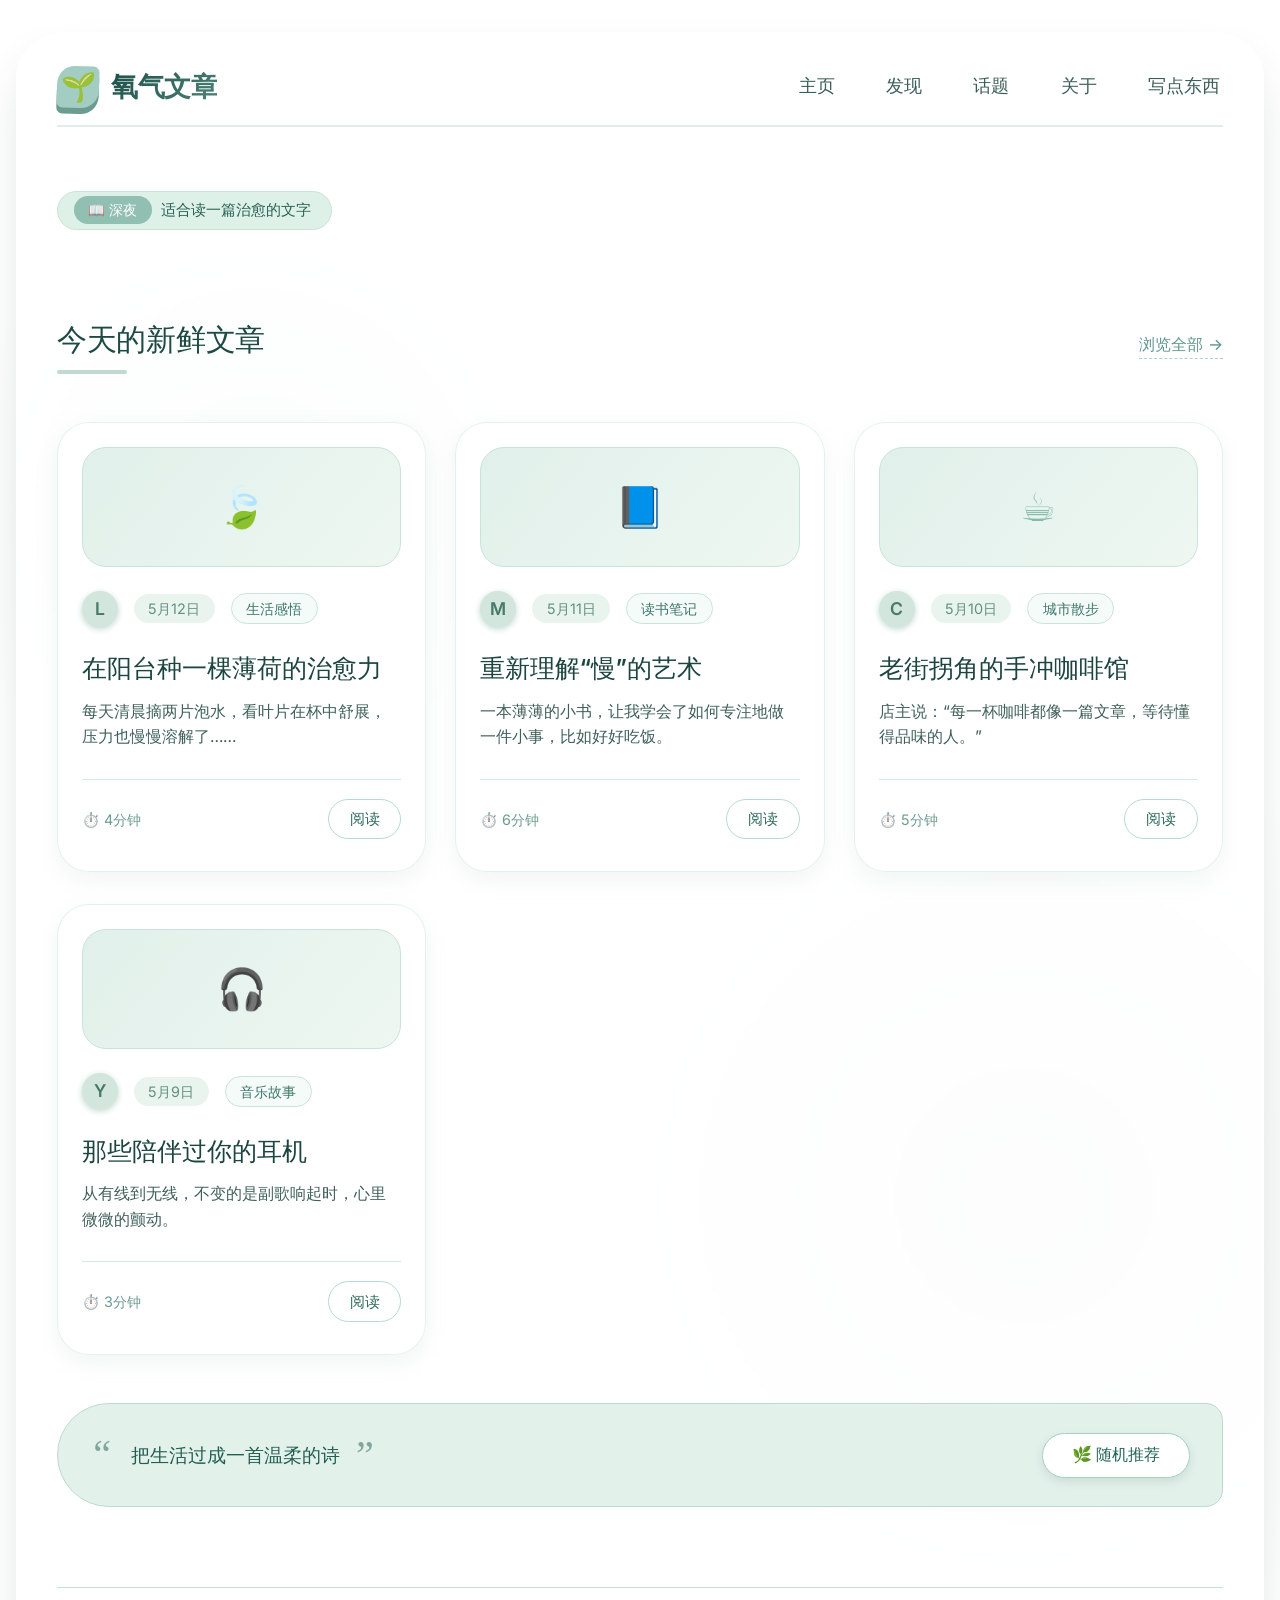
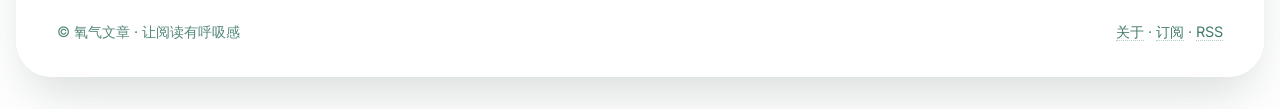
==== index.html @ 75aba7bf "Add files via upload" ====
<!DOCTYPE html>
<html lang="en">
<head>
  <meta charset="UTF-8">
  <meta name="viewport" content="width=device-width, initial-scale=1.0">
  <title>氧分 · 文章走廊</title>
  <!-- 分离的CSS文件 (style.css) 通过link引入 -->
  <link rel="stylesheet" href="style.css">
  <!-- 预先连接字体服务，提升加载体验 -->
  <link rel="preconnect" href="https://fonts.googleapis.com">
  <link rel="preconnect" href="https://fonts.gstatic.com" crossorigin>
  <!-- 使用Inter字体，清爽现代 -->
  <link href="https://fonts.googleapis.com/css2?family=Inter:opsz,wght@14..32,300..700&display=swap" rel="stylesheet">
</head>
<body>
  <!-- 整个内容被一个柔软的主容器包裹，增加视觉层次 -->
  <div class="site-wrapper">

    <!-- 页眉导航：人性化的微交互+清爽留白 -->
    <header class="top-nav">
      <div class="logo-area">
        <div class="logo-icon" role="img" aria-label="绿叶logo">🌱</div>
        <span class="logo-text">氧气文章</span>
      </div>
      <nav class="nav-links">
        <a href="#" aria-current="page">主页</a>
        <a href="#">发现</a>
        <a href="#">话题</a>
        <a href="#">关于</a>
        <a href="#">写点东西</a>
      </nav>
    </header>

    <!-- 人性化小模块：根据时间展示问候语 -->
    <div class="welcome-tag">
      <span>📖 午后</span>
      适合读一篇治愈的文字
    </div>

    <!-- 主内容区域：最新精选文章 -->
    <section class="featured-title">
      <h2>今天的新鲜文章</h2>
      <a href="#" class="view-all">浏览全部 <span aria-hidden="true">→</span></a>
    </section>

    <!-- 卡片网格：四个特色卡片 -->
    <div class="card-grid">
      <!-- 卡片 1 -->
      <article class="article-card">
        <div class="card-illustration" aria-hidden="true">🍃</div>
        <div class="card-meta">
          <span class="author-avatar" aria-label="作者头像">L</span>
          <span class="date">5月12日</span>
          <span class="tag">生活感悟</span>
        </div>
        <h3>在阳台种一棵薄荷的治愈力</h3>
        <p>每天清晨摘两片泡水，看叶片在杯中舒展，压力也慢慢溶解了……</p>
        <div class="card-footer">
          <span class="read-time">⏱️ 4分钟</span>
          <a href="#" class="read-more" aria-label="阅读全文">阅读</a>
        </div>
      </article>

      <!-- 卡片 2 -->
      <article class="article-card">
        <div class="card-illustration" aria-hidden="true">📘</div>
        <div class="card-meta">
          <span class="author-avatar">M</span>
          <span class="date">5月11日</span>
          <span class="tag">读书笔记</span>
        </div>
        <h3>重新理解“慢”的艺术</h3>
        <p>一本薄薄的小书，让我学会了如何专注地做一件小事，比如好好吃饭。</p>
        <div class="card-footer">
          <span class="read-time">⏱️ 6分钟</span>
          <a href="#" class="read-more">阅读</a>
        </div>
      </article>

      <!-- 卡片 3 -->
      <article class="article-card">
        <div class="card-illustration" aria-hidden="true">☕</div>
        <div class="card-meta">
          <span class="author-avatar">C</span>
          <span class="date">5月10日</span>
          <span class="tag">城市散步</span>
        </div>
        <h3>老街拐角的手冲咖啡馆</h3>
        <p>店主说：“每一杯咖啡都像一篇文章，等待懂得品味的人。”</p>
        <div class="card-footer">
          <span class="read-time">⏱️ 5分钟</span>
          <a href="#" class="read-more">阅读</a>
        </div>
      </article>

      <!-- 卡片 4 -->
      <article class="article-card">
        <div class="card-illustration" aria-hidden="true">🎧</div>
        <div class="card-meta">
          <span class="author-avatar">Y</span>
          <span class="date">5月9日</span>
          <span class="tag">音乐故事</span>
        </div>
        <h3>那些陪伴过你的耳机</h3>
        <p>从有线到无线，不变的是副歌响起时，心里微微的颤动。</p>
        <div class="card-footer">
          <span class="read-time">⏱️ 3分钟</span>
          <a href="#" class="read-more">阅读</a>
        </div>
      </article>
    </div>

    <!-- 人性化推荐语 + 微交互按钮 -->
    <div class="today-motto">
      <div class="motto-text">
        <span class="quote" aria-hidden="true">“</span>
        把生活过成一首温柔的诗
        <span class="quote" aria-hidden="true">”</span>
      </div>
      <button class="pill-button" aria-label="随机推荐一篇好文">🌿 随机推荐</button>
    </div>

    <!-- 简约页脚 -->
    <footer class="site-footer">
      <p>© 氧气文章 · 让阅读有呼吸感</p>
      <p>
        <a href="#">关于</a> · 
        <a href="#">订阅</a> · 
        <a href="#">RSS</a>
      </p>
    </footer>
  </div>

  <!-- 如果希望增加一个简单的动态问候脚本，可以放在这里（不影响CSS分离） -->
  <script>
    (function() {
      // 人性化细节：根据本地时间更新欢迎语
      const hour = new Date().getHours();
      let greet = '';
      if (hour < 5) greet = '深夜';
      else if (hour < 11) greet = '早晨';
      else if (hour < 14) greet = '午后';
      else if (hour < 18) greet = '下午';
      else if (hour < 22) greet = '傍晚';
      else greet = '夜晚';

      const tag = document.querySelector('.welcome-tag span');
      if (tag) {
        // 保留图标，替换文字
        tag.innerHTML = `📖 ${greet}`;
      }
    })();
  </script>
</body>
</html>
---- style.css ----
/* style.css — 完全与HTML分离，包含所有清新风格与动画 */
/* 全局重置与基调 */
* {
  margin: 0;
  padding: 0;
  box-sizing: border-box;
}

body {
  /* 柔和双色渐变背景 + 细密光点纹理，增加呼吸感 */
  background: linear-gradient(145deg, #f0f7f4 0%, #e9f2ef 100%);
  background-image: 
    radial-gradient(circle at 20% 30%, rgba(165, 201, 191, 0.15) 0%, transparent 20%),
    radial-gradient(circle at 80% 70%, rgba(214, 226, 217, 0.25) 0%, transparent 30%);
  font-family: 'Inter', system-ui, -apple-system, BlinkMacSystemFont, 'Segoe UI', Roboto, sans-serif;
  color: #1f3b3a;
  line-height: 1.6;
  min-height: 100vh;
  padding: 2rem 1rem;
  display: flex;
  flex-direction: column;
  align-items: center;
}

/* 主容器 — 半透明白色磨砂卡片效果 */
.site-wrapper {
  max-width: 1300px;
  width: 100%;
  background: rgba(255, 255, 255, 0.68);
  backdrop-filter: blur(2px);
  border-radius: 48px 48px 36px 36px;
  box-shadow: 0 25px 50px -12px rgba(45, 70, 66, 0.2);
  padding: 2rem 2.5rem;
  border: 1px solid rgba(255, 255, 255, 0.6);
  transition: box-shadow 0.3s ease;
}

.site-wrapper:hover {
  box-shadow: 0 30px 60px -10px rgba(50, 90, 80, 0.2);
}

/* 链接默认行为 */
a {
  text-decoration: none;
  color: inherit;
  transition: all 0.2s ease;
}

/* ---------- 导航区域 ---------- */
.top-nav {
  display: flex;
  justify-content: space-between;
  align-items: center;
  flex-wrap: wrap;
  gap: 1.2rem 2rem;
  margin-bottom: 4rem;
  padding-bottom: 1rem;
  border-bottom: 2px solid rgba(183, 210, 197, 0.4);
}

.logo-area {
  display: flex;
  align-items: center;
  gap: 0.75rem;
}

.logo-icon {
  background: #a3cdc3;
  width: 42px;
  height: 42px;
  border-radius: 18px 6px 18px 6px;
  display: flex;
  align-items: center;
  justify-content: center;
  font-size: 1.8rem;
  transform: rotate(2deg);
  box-shadow: 0 6px 0 #6b9c8f;
  transition: transform 0.25s ease;
}

.logo-icon:hover {
  transform: rotate(0deg) scale(1.02);
}

.logo-text {
  font-weight: 600;
  font-size: 1.7rem;
  letter-spacing: -0.5px;
  background: linear-gradient(135deg, #1a4d46 0%, #50857a 100%);
  -webkit-background-clip: text;
  background-clip: text;
  -webkit-text-fill-color: transparent;
}

.nav-links {
  display: flex;
  gap: 2.8rem;
  font-weight: 480;
}

.nav-links a {
  font-size: 1.1rem;
  padding: 0.4rem 0.2rem;
  border-bottom: 2px solid transparent;
  color: #3b5e58;
}

.nav-links a:hover {
  border-bottom-color: #a3cdc3;
  color: #1f4a41;
  transform: translateY(-1px);
}

/* 问候小标签 */
.welcome-tag {
  background: #def1e8;
  border-radius: 40px;
  padding: 0.3rem 1.2rem 0.3rem 1rem;
  display: inline-flex;
  align-items: center;
  gap: 0.6rem;
  font-size: 0.95rem;
  color: #2a6255;
  border: 1px solid #cae1d6;
  margin-bottom: 2.5rem;
  transition: background 0.2s;
}

.welcome-tag:hover {
  background: #d0e9dd;
}

.welcome-tag span {
  background: #91bfb2;
  color: white;
  border-radius: 30px;
  padding: 0.2rem 0.9rem;
  font-size: 0.85rem;
  font-weight: 500;
}

/* 精选标题区域 */
.featured-title {
  display: flex;
  align-items: baseline;
  justify-content: space-between;
  margin: 2.8rem 0 1.8rem 0;
}

.featured-title h2 {
  font-weight: 550;
  font-size: 1.9rem;
  color: #1d4a42;
  letter-spacing: -0.3px;
  position: relative;
}

.featured-title h2::after {
  content: '';
  display: block;
  width: 70px;
  height: 4px;
  background: #c1dad0;
  border-radius: 6px;
  margin-top: 6px;
}

.view-all {
  color: #60998b;
  font-weight: 470;
  display: flex;
  align-items: center;
  gap: 0.3rem;
  border-bottom: 1px dashed #b0cfc2;
}

.view-all:hover {
  gap: 0.8rem;
  color: #1d5b4d;
  border-bottom-color: #1d5b4d;
}

/* 卡片网格 */
.card-grid {
  display: grid;
  grid-template-columns: repeat(auto-fill, minmax(290px, 1fr));
  gap: 2rem 1.8rem;
  margin: 3rem 0 2rem;
}

/* 单个卡片 */
.article-card {
  background: #fffffffa;
  border-radius: 32px;
  padding: 1.5rem 1.5rem 2rem 1.5rem;
  box-shadow: 0 8px 22px rgba(140, 180, 165, 0.12);
  backdrop-filter: blur(2px);
  border: 1px solid rgba(220, 240, 230, 0.8);
  transition: all 0.3s cubic-bezier(0.15, 0.8, 0.25, 1);
  display: flex;
  flex-direction: column;
  cursor: default;
}

.article-card:hover {
  transform: translateY(-8px) scale(1.01);
  box-shadow: 0 28px 40px -12px rgba(62, 110, 96, 0.3);
  border-color: #c2e0d4;
  background: white;
}

/* 卡片内插图装饰 */
.card-illustration {
  width: 100%;
  height: 120px;
  background: linear-gradient(130deg, #e1f0ea, #eef7f2);
  border-radius: 24px;
  margin-bottom: 1.5rem;
  display: flex;
  align-items: center;
  justify-content: center;
  font-size: 2.5rem;
  color: #87bba9;
  border: 1px solid #c9e3d8;
  transition: background 0.2s, transform 0.2s;
}

.article-card:hover .card-illustration {
  background: linear-gradient(130deg, #d3eee2, #dcf3e9);
  transform: scale(1.02);
}

/* 卡片元数据 */
.card-meta {
  display: flex;
  align-items: center;
  gap: 1rem;
  margin-bottom: 1rem;
  font-size: 0.9rem;
  flex-wrap: wrap;
}

.author-avatar {
  width: 36px;
  height: 36px;
  background: #d3e6de;
  border-radius: 50%;
  display: flex;
  align-items: center;
  justify-content: center;
  color: #477a6b;
  font-weight: 600;
  font-size: 1.1rem;
  box-shadow: 0 2px 6px #bed9ce;
}

.card-meta .date {
  color: #618f82;
  background: #eaf4ef;
  padding: 0.2rem 0.9rem;
  border-radius: 30px;
}

.card-meta .tag {
  background: #f4fbf8;
  color: #3e7869;
  padding: 0.2rem 0.9rem;
  border-radius: 30px;
  border: 1px solid #cbe3d9;
}

/* 卡片标题 */
.article-card h3 {
  font-size: 1.55rem;
  font-weight: 570;
  line-height: 1.35;
  margin: 0.6rem 0 0.8rem 0;
  color: #1c453f;
}

.article-card p {
  color: #3f6059;
  margin-bottom: 1.8rem;
  font-size: 1rem;
  flex-grow: 1;
}

/* 卡片底部 */
.card-footer {
  display: flex;
  justify-content: space-between;
  align-items: center;
  border-top: 1.5px solid #d2eae0;
  padding-top: 1.2rem;
  margin-top: auto;
}

.read-time {
  display: flex;
  align-items: center;
  gap: 0.4rem;
  font-size: 0.9rem;
  color: #6d9b8e;
}

.read-more {
  background: transparent;
  border: 1.5px solid #b6dace;
  padding: 0.45rem 1.3rem;
  border-radius: 60px;
  font-size: 0.95rem;
  font-weight: 500;
  color: #2e6a5b;
  transition: all 0.2s ease;
  cursor: pointer;
}

.read-more:hover {
  background: #b0ddcf;
  border-color: #7cb9a8;
  color: #12493e;
  padding-right: 1.8rem;
  padding-left: 1.8rem;
}

/* 今日推荐语模块 */
.today-motto {
  background: #e3f1eb;
  border-radius: 90px 30px 30px 90px;
  padding: 1.2rem 2rem 1.2rem 2.2rem;
  margin: 3rem 0 1rem;
  display: flex;
  align-items: center;
  justify-content: space-between;
  flex-wrap: wrap;
  gap: 1.5rem;
  border: 1px solid #bdd9cf;
  transition: background 0.3s, box-shadow 0.2s;
}

.today-motto:hover {
  background: #daefe6;
  box-shadow: 0 8px 18px rgba(125, 170, 150, 0.2);
}

.motto-text {
  display: flex;
  align-items: center;
  gap: 1rem;
  font-size: 1.2rem;
  color: #235e51;
}

.motto-text .quote {
  font-size: 2.5rem;
  opacity: 0.5;
  margin-right: 0.25rem;
  font-family: serif;
}

.pill-button {
  background: white;
  border: none;
  padding: 0.7rem 1.8rem;
  border-radius: 60px;
  font-size: 1rem;
  color: #236458;
  font-weight: 520;
  box-shadow: 0 4px 10px rgba(102, 151, 132, 0.2);
  border: 1px solid #a7d2c2;
  cursor: pointer;
  transition: all 0.2s;
  display: inline-flex;
  align-items: center;
  gap: 0.3rem;
}

.pill-button:hover {
  background: #ecf9f2;
  box-shadow: 0 10px 18px -8px #679f8e;
  transform: scale(1.02);
}

.pill-button:active {
  transform: scale(0.98);
}

/* 页脚 */
.site-footer {
  margin-top: 5rem;
  display: flex;
  justify-content: space-between;
  align-items: center;
  flex-wrap: wrap;
  gap: 1rem;
  font-size: 0.9rem;
  color: #55887b;
  border-top: 1.5px solid #c6dfd4;
  padding-top: 2rem;
}

.site-footer a {
  color: #437a6b;
  border-bottom: 1px dotted #acd0c2;
}

.site-footer a:hover {
  color: #1a5445;
  border-bottom-color: #1a5445;
}

/* 响应式微调 */
@media (max-width: 700px) {
  .site-wrapper {
    padding: 1.5rem 1.2rem;
    border-radius: 32px;
  }
  .top-nav {
    flex-direction: column;
    align-items: start;
  }
  .nav-links {
    gap: 1.5rem;
    flex-wrap: wrap;
  }
  .today-motto {
    border-radius: 40px 20px 20px 40px;
  }
}
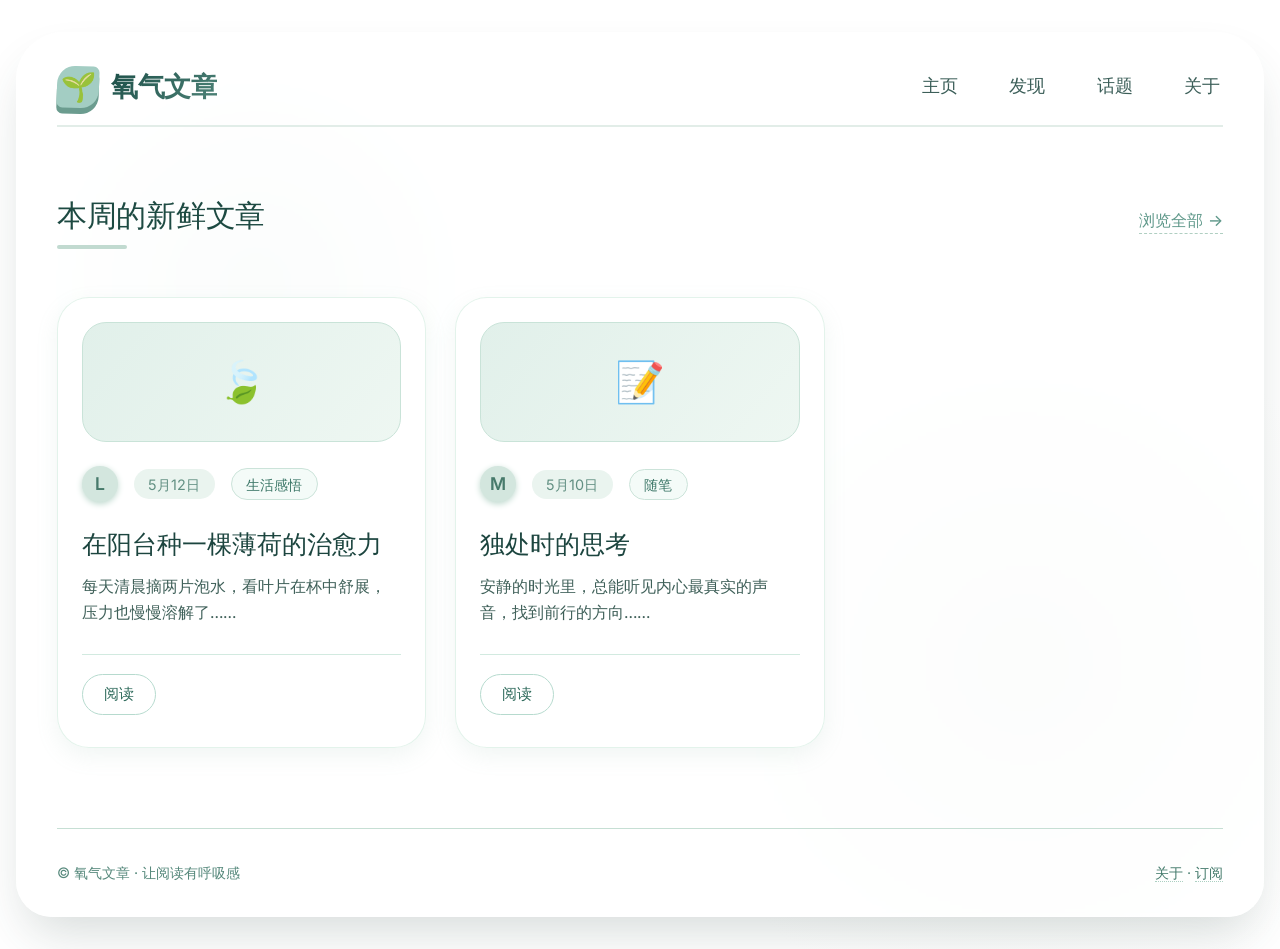
==== commit dd4e3bdb: "Add files via upload" ====
--- a/index.html
+++ b/index.html
@@ -4,19 +4,14 @@
   <meta charset="UTF-8">
   <meta name="viewport" content="width=device-width, initial-scale=1.0">
   <title>氧分 · 文章走廊</title>
-  <!-- 分离的CSS文件 (style.css) 通过link引入 -->
   <link rel="stylesheet" href="style.css">
-  <!-- 预先连接字体服务，提升加载体验 -->
   <link rel="preconnect" href="https://fonts.googleapis.com">
   <link rel="preconnect" href="https://fonts.gstatic.com" crossorigin>
-  <!-- 使用Inter字体，清爽现代 -->
   <link href="https://fonts.googleapis.com/css2?family=Inter:opsz,wght@14..32,300..700&display=swap" rel="stylesheet">
 </head>
 <body>
-  <!-- 整个内容被一个柔软的主容器包裹，增加视觉层次 -->
   <div class="site-wrapper">
-
-    <!-- 页眉导航：人性化的微交互+清爽留白 -->
+    <!-- 简化导航：仅保留核心入口 -->
     <header class="top-nav">
       <div class="logo-area">
         <div class="logo-icon" role="img" aria-label="绿叶logo">🌱</div>
@@ -27,25 +22,17 @@
         <a href="#">发现</a>
         <a href="#">话题</a>
         <a href="#">关于</a>
-        <a href="#">写点东西</a>
       </nav>
     </header>
 
-    <!-- 人性化小模块：根据时间展示问候语 -->
-    <div class="welcome-tag">
-      <span>📖 午后</span>
-      适合读一篇治愈的文字
-    </div>
-
-    <!-- 主内容区域：最新精选文章 -->
+    <!-- 核心文章标题区 -->
     <section class="featured-title">
-      <h2>今天的新鲜文章</h2>
+      <h2>本周的新鲜文章</h2>
       <a href="#" class="view-all">浏览全部 <span aria-hidden="true">→</span></a>
     </section>
 
-    <!-- 卡片网格：四个特色卡片 -->
+    <!-- 简化的文章卡片网格 -->
     <div class="card-grid">
-      <!-- 卡片 1 -->
       <article class="article-card">
         <div class="card-illustration" aria-hidden="true">🍃</div>
         <div class="card-meta">
@@ -56,100 +43,34 @@
         <h3>在阳台种一棵薄荷的治愈力</h3>
         <p>每天清晨摘两片泡水，看叶片在杯中舒展，压力也慢慢溶解了……</p>
         <div class="card-footer">
-          <span class="read-time">⏱️ 4分钟</span>
           <a href="#" class="read-more" aria-label="阅读全文">阅读</a>
         </div>
       </article>
-
-      <!-- 卡片 2 -->
+      
+      <!-- 可按需添加更多文章卡片 -->
       <article class="article-card">
-        <div class="card-illustration" aria-hidden="true">📘</div>
+        <div class="card-illustration" aria-hidden="true">📝</div>
         <div class="card-meta">
-          <span class="author-avatar">M</span>
-          <span class="date">5月11日</span>
-          <span class="tag">读书笔记</span>
+          <span class="author-avatar" aria-label="作者头像">M</span>
+          <span class="date">5月10日</span>
+          <span class="tag">随笔</span>
         </div>
-        <h3>重新理解“慢”的艺术</h3>
-        <p>一本薄薄的小书，让我学会了如何专注地做一件小事，比如好好吃饭。</p>
+        <h3>独处时的思考</h3>
+        <p>安静的时光里，总能听见内心最真实的声音，找到前行的方向……</p>
         <div class="card-footer">
-          <span class="read-time">⏱️ 6分钟</span>
-          <a href="#" class="read-more">阅读</a>
-        </div>
-      </article>
-
-      <!-- 卡片 3 -->
-      <article class="article-card">
-        <div class="card-illustration" aria-hidden="true">☕</div>
-        <div class="card-meta">
-          <span class="author-avatar">C</span>
-          <span class="date">5月10日</span>
-          <span class="tag">城市散步</span>
-        </div>
-        <h3>老街拐角的手冲咖啡馆</h3>
-        <p>店主说：“每一杯咖啡都像一篇文章，等待懂得品味的人。”</p>
-        <div class="card-footer">
-          <span class="read-time">⏱️ 5分钟</span>
-          <a href="#" class="read-more">阅读</a>
-        </div>
-      </article>
-
-      <!-- 卡片 4 -->
-      <article class="article-card">
-        <div class="card-illustration" aria-hidden="true">🎧</div>
-        <div class="card-meta">
-          <span class="author-avatar">Y</span>
-          <span class="date">5月9日</span>
-          <span class="tag">音乐故事</span>
-        </div>
-        <h3>那些陪伴过你的耳机</h3>
-        <p>从有线到无线，不变的是副歌响起时，心里微微的颤动。</p>
-        <div class="card-footer">
-          <span class="read-time">⏱️ 3分钟</span>
-          <a href="#" class="read-more">阅读</a>
+          <a href="#" class="read-more" aria-label="阅读全文">阅读</a>
         </div>
       </article>
     </div>
 
-    <!-- 人性化推荐语 + 微交互按钮 -->
-    <div class="today-motto">
-      <div class="motto-text">
-        <span class="quote" aria-hidden="true">“</span>
-        把生活过成一首温柔的诗
-        <span class="quote" aria-hidden="true">”</span>
-      </div>
-      <button class="pill-button" aria-label="随机推荐一篇好文">🌿 随机推荐</button>
-    </div>
-
-    <!-- 简约页脚 -->
+    <!-- 简化页脚 -->
     <footer class="site-footer">
       <p>© 氧气文章 · 让阅读有呼吸感</p>
       <p>
         <a href="#">关于</a> · 
-        <a href="#">订阅</a> · 
-        <a href="#">RSS</a>
+        <a href="#">订阅</a>
       </p>
     </footer>
   </div>
-
-  <!-- 如果希望增加一个简单的动态问候脚本，可以放在这里（不影响CSS分离） -->
-  <script>
-    (function() {
-      // 人性化细节：根据本地时间更新欢迎语
-      const hour = new Date().getHours();
-      let greet = '';
-      if (hour < 5) greet = '深夜';
-      else if (hour < 11) greet = '早晨';
-      else if (hour < 14) greet = '午后';
-      else if (hour < 18) greet = '下午';
-      else if (hour < 22) greet = '傍晚';
-      else greet = '夜晚';
-
-      const tag = document.querySelector('.welcome-tag span');
-      if (tag) {
-        // 保留图标，替换文字
-        tag.innerHTML = `📖 ${greet}`;
-      }
-    })();
-  </script>
 </body>
 </html>
--- a/style.css
+++ b/style.css
@@ -1,4 +1,4 @@
-/* style.css — 完全与HTML分离，包含所有清新风格与动画 */
+/* style.css — 简约版：保留核心风格，移除非必要样式 */
 /* 全局重置与基调 */
 * {
   margin: 0;
@@ -7,7 +7,6 @@
 }
 
 body {
-  /* 柔和双色渐变背景 + 细密光点纹理，增加呼吸感 */
   background: linear-gradient(145deg, #f0f7f4 0%, #e9f2ef 100%);
   background-image: 
     radial-gradient(circle at 20% 30%, rgba(165, 201, 191, 0.15) 0%, transparent 20%),
@@ -22,7 +21,7 @@
   align-items: center;
 }
 
-/* 主容器 — 半透明白色磨砂卡片效果 */
+/* 主容器 — 保留磨砂卡片效果 */
 .site-wrapper {
   max-width: 1300px;
   width: 100%;
@@ -46,7 +45,7 @@
   transition: all 0.2s ease;
 }
 
-/* ---------- 导航区域 ---------- */
+/* ---------- 导航区域（简化版） ---------- */
 .top-nav {
   display: flex;
   justify-content: space-between;
@@ -109,34 +108,6 @@
   border-bottom-color: #a3cdc3;
   color: #1f4a41;
   transform: translateY(-1px);
-}
-
-/* 问候小标签 */
-.welcome-tag {
-  background: #def1e8;
-  border-radius: 40px;
-  padding: 0.3rem 1.2rem 0.3rem 1rem;
-  display: inline-flex;
-  align-items: center;
-  gap: 0.6rem;
-  font-size: 0.95rem;
-  color: #2a6255;
-  border: 1px solid #cae1d6;
-  margin-bottom: 2.5rem;
-  transition: background 0.2s;
-}
-
-.welcome-tag:hover {
-  background: #d0e9dd;
-}
-
-.welcome-tag span {
-  background: #91bfb2;
-  color: white;
-  border-radius: 30px;
-  padding: 0.2rem 0.9rem;
-  font-size: 0.85rem;
-  font-weight: 500;
 }
 
 /* 精选标题区域 */
@@ -293,14 +264,6 @@
   border-top: 1.5px solid #d2eae0;
   padding-top: 1.2rem;
   margin-top: auto;
-}
-
-.read-time {
-  display: flex;
-  align-items: center;
-  gap: 0.4rem;
-  font-size: 0.9rem;
-  color: #6d9b8e;
 }
 
 .read-more {
@@ -321,68 +284,6 @@
   color: #12493e;
   padding-right: 1.8rem;
   padding-left: 1.8rem;
-}
-
-/* 今日推荐语模块 */
-.today-motto {
-  background: #e3f1eb;
-  border-radius: 90px 30px 30px 90px;
-  padding: 1.2rem 2rem 1.2rem 2.2rem;
-  margin: 3rem 0 1rem;
-  display: flex;
-  align-items: center;
-  justify-content: space-between;
-  flex-wrap: wrap;
-  gap: 1.5rem;
-  border: 1px solid #bdd9cf;
-  transition: background 0.3s, box-shadow 0.2s;
-}
-
-.today-motto:hover {
-  background: #daefe6;
-  box-shadow: 0 8px 18px rgba(125, 170, 150, 0.2);
-}
-
-.motto-text {
-  display: flex;
-  align-items: center;
-  gap: 1rem;
-  font-size: 1.2rem;
-  color: #235e51;
-}
-
-.motto-text .quote {
-  font-size: 2.5rem;
-  opacity: 0.5;
-  margin-right: 0.25rem;
-  font-family: serif;
-}
-
-.pill-button {
-  background: white;
-  border: none;
-  padding: 0.7rem 1.8rem;
-  border-radius: 60px;
-  font-size: 1rem;
-  color: #236458;
-  font-weight: 520;
-  box-shadow: 0 4px 10px rgba(102, 151, 132, 0.2);
-  border: 1px solid #a7d2c2;
-  cursor: pointer;
-  transition: all 0.2s;
-  display: inline-flex;
-  align-items: center;
-  gap: 0.3rem;
-}
-
-.pill-button:hover {
-  background: #ecf9f2;
-  box-shadow: 0 10px 18px -8px #679f8e;
-  transform: scale(1.02);
-}
-
-.pill-button:active {
-  transform: scale(0.98);
 }
 
 /* 页脚 */
@@ -423,7 +324,4 @@
     gap: 1.5rem;
     flex-wrap: wrap;
   }
-  .today-motto {
-    border-radius: 40px 20px 20px 40px;
-  }
 }
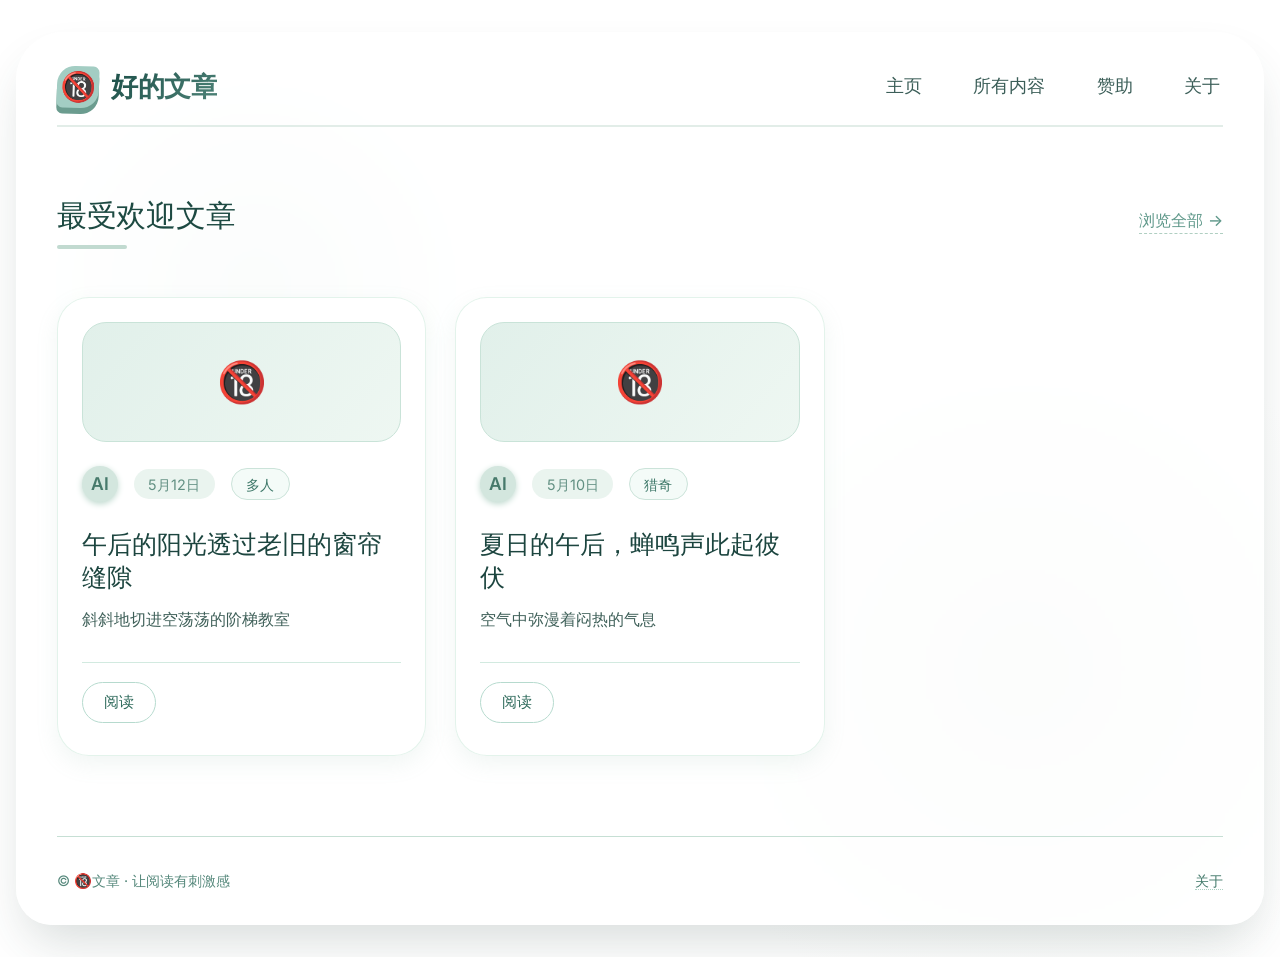
==== commit e893e4db: "Add files via upload" ====
--- a/index.html
+++ b/index.html
@@ -3,7 +3,7 @@
 <head>
   <meta charset="UTF-8">
   <meta name="viewport" content="width=device-width, initial-scale=1.0">
-  <title>氧分 · 文章走廊</title>
+  <title>🔞 · 文章走廊</title>
   <link rel="stylesheet" href="style.css">
   <link rel="preconnect" href="https://fonts.googleapis.com">
   <link rel="preconnect" href="https://fonts.gstatic.com" crossorigin>
@@ -14,61 +14,60 @@
     <!-- 简化导航：仅保留核心入口 -->
     <header class="top-nav">
       <div class="logo-area">
-        <div class="logo-icon" role="img" aria-label="绿叶logo">🌱</div>
-        <span class="logo-text">氧气文章</span>
+        <div class="logo-icon" role="img" aria-label="r18">🔞</div>
+        <span class="logo-text">好的文章</span>
       </div>
       <nav class="nav-links">
         <a href="#" aria-current="page">主页</a>
-        <a href="#">发现</a>
-        <a href="#">话题</a>
+        <a href="./articles.html">所有内容</a>
+        <a href="#">赞助</a>
         <a href="#">关于</a>
       </nav>
     </header>
 
     <!-- 核心文章标题区 -->
     <section class="featured-title">
-      <h2>本周的新鲜文章</h2>
-      <a href="#" class="view-all">浏览全部 <span aria-hidden="true">→</span></a>
+      <h2>最受欢迎文章</h2>
+      <a href="./articles.html" class="view-all">浏览全部 <span aria-hidden="true">→</span></a>
     </section>
 
     <!-- 简化的文章卡片网格 -->
     <div class="card-grid">
       <article class="article-card">
-        <div class="card-illustration" aria-hidden="true">🍃</div>
+        <div class="card-illustration" aria-hidden="true">🔞</div>
         <div class="card-meta">
-          <span class="author-avatar" aria-label="作者头像">L</span>
+          <span class="author-avatar" aria-label="作者头像">AI</span>
           <span class="date">5月12日</span>
-          <span class="tag">生活感悟</span>
+          <span class="tag">多人</span>
         </div>
-        <h3>在阳台种一棵薄荷的治愈力</h3>
-        <p>每天清晨摘两片泡水，看叶片在杯中舒展，压力也慢慢溶解了……</p>
+        <h3>午后的阳光透过老旧的窗帘缝隙</h3>
+        <p>斜斜地切进空荡荡的阶梯教室</p>
         <div class="card-footer">
-          <a href="#" class="read-more" aria-label="阅读全文">阅读</a>
+          <a href="./1/page.html" class="read-more" aria-label="阅读全文">阅读</a>
         </div>
       </article>
       
       <!-- 可按需添加更多文章卡片 -->
       <article class="article-card">
-        <div class="card-illustration" aria-hidden="true">📝</div>
+        <div class="card-illustration" aria-hidden="true">🔞</div>
         <div class="card-meta">
-          <span class="author-avatar" aria-label="作者头像">M</span>
+          <span class="author-avatar" aria-label="作者头像">AI</span>
           <span class="date">5月10日</span>
-          <span class="tag">随笔</span>
+          <span class="tag">猎奇</span>
         </div>
-        <h3>独处时的思考</h3>
-        <p>安静的时光里，总能听见内心最真实的声音，找到前行的方向……</p>
+        <h3>夏日的午后，蝉鸣声此起彼伏</h3>
+        <p>空气中弥漫着闷热的气息</p>
         <div class="card-footer">
-          <a href="#" class="read-more" aria-label="阅读全文">阅读</a>
+          <a href="./2/page.html" class="read-more" aria-label="阅读全文">阅读</a>
         </div>
       </article>
     </div>
 
     <!-- 简化页脚 -->
     <footer class="site-footer">
-      <p>© 氧气文章 · 让阅读有呼吸感</p>
+      <p>© 🔞文章 · 让阅读有刺激感</p>
       <p>
-        <a href="#">关于</a> · 
-        <a href="#">订阅</a>
+        <a href="#">关于</a>
       </p>
     </footer>
   </div>
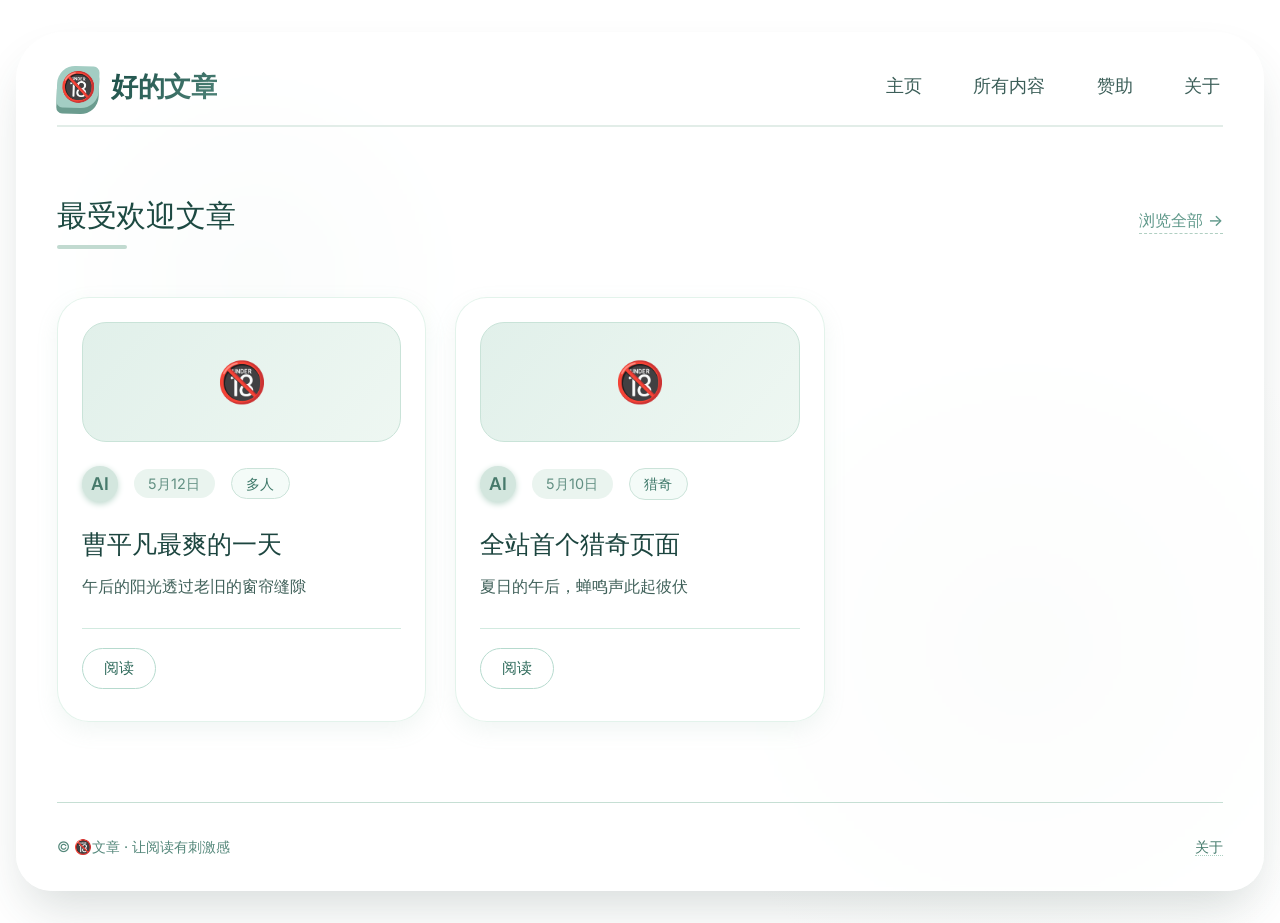
==== commit 03f164a8: "Add files via upload" ====
--- a/index.html
+++ b/index.html
@@ -40,8 +40,8 @@
           <span class="date">5月12日</span>
           <span class="tag">多人</span>
         </div>
-        <h3>午后的阳光透过老旧的窗帘缝隙</h3>
-        <p>斜斜地切进空荡荡的阶梯教室</p>
+        <h3>曹平凡最爽的一天</h3>
+        <p>午后的阳光透过老旧的窗帘缝隙</p>
         <div class="card-footer">
           <a href="./1/page.html" class="read-more" aria-label="阅读全文">阅读</a>
         </div>
@@ -55,8 +55,8 @@
           <span class="date">5月10日</span>
           <span class="tag">猎奇</span>
         </div>
-        <h3>夏日的午后，蝉鸣声此起彼伏</h3>
-        <p>空气中弥漫着闷热的气息</p>
+        <h3>全站首个猎奇页面</h3>
+        <p>夏日的午后，蝉鸣声此起彼伏</p>
         <div class="card-footer">
           <a href="./2/page.html" class="read-more" aria-label="阅读全文">阅读</a>
         </div>
